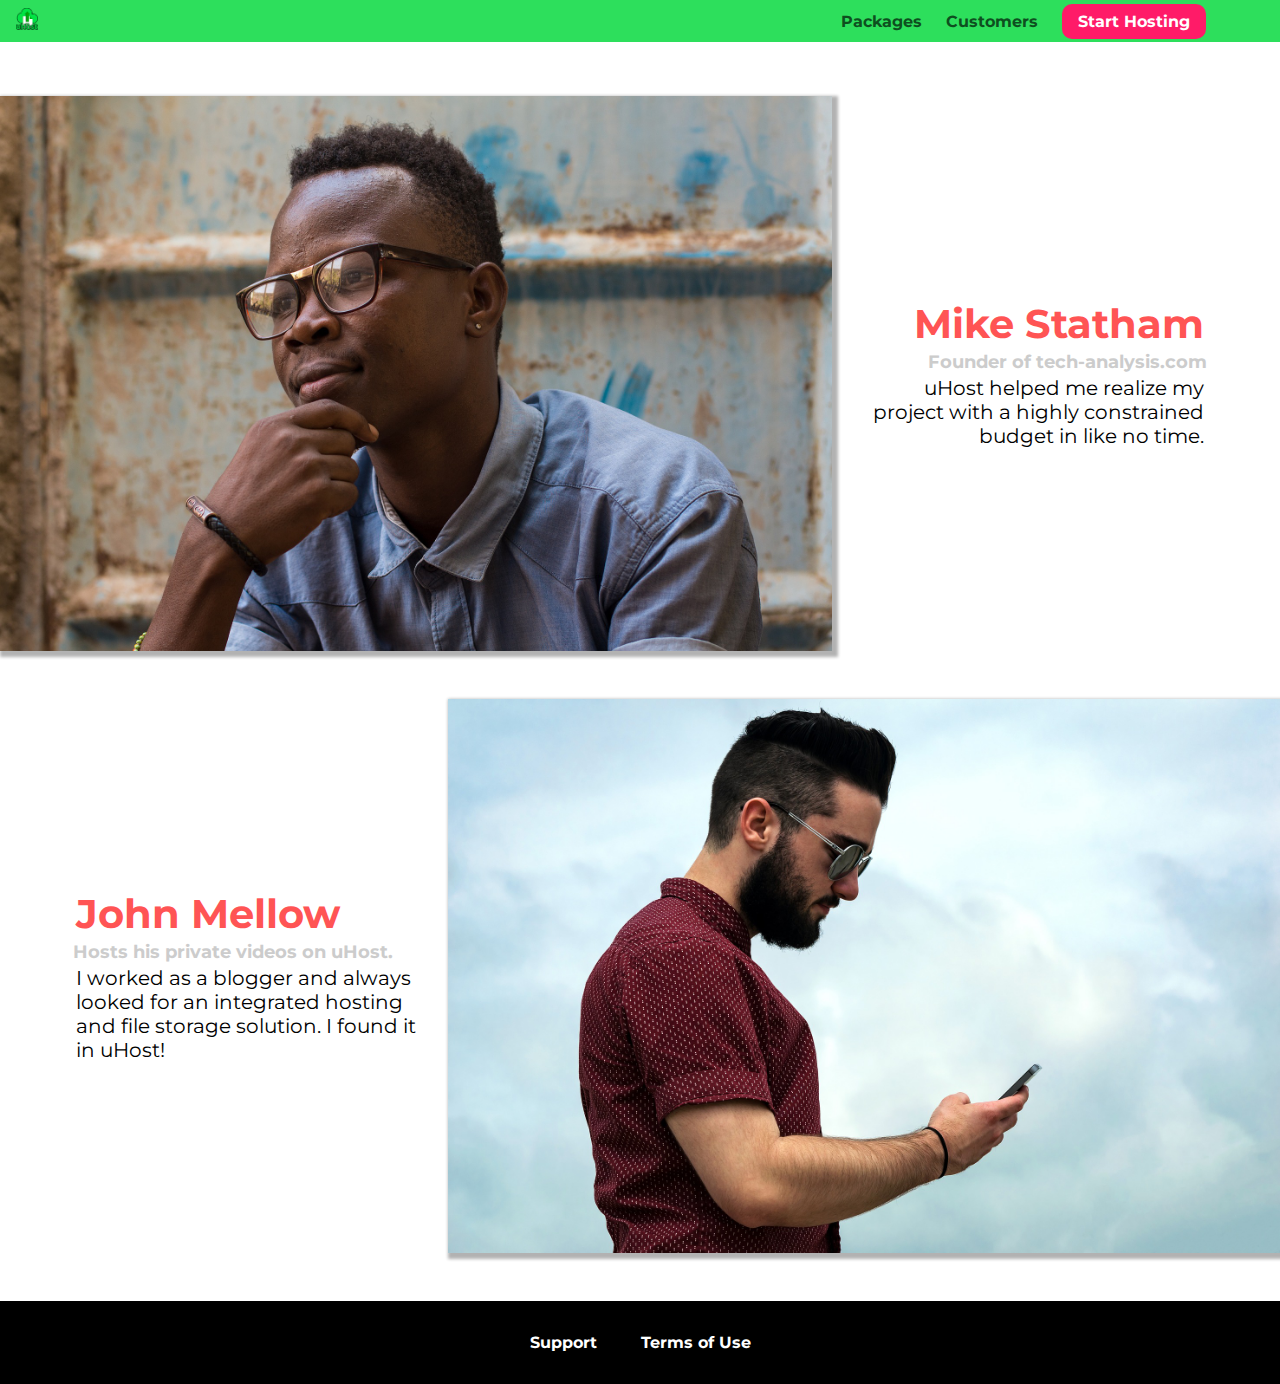
==== customers/index.html @ 674805ea "Added Images and Customers testimonials" ====
<!DOCTYPE html>
<html lang="en">

<head>
    <meta charset="UTF-8">
    <meta name="viewport" content="width=device-width, initial-scale=1.0">
    <meta http-equiv="X-UA-Compatible" content="ie=edge">
    <title>uHost Customers</title>
    <link rel="shortcut icon" href="../favicon.png">
    <link href="https://fonts.googleapis.com/css?family=Anton|Montserrat:400,700" rel="stylesheet">
    <link rel="stylesheet" href="../shared.css">
    <link rel="stylesheet" href="customers.css">
</head>

<body>
    <header class="main-header">
        <div>
            <a href="../index.html" class="main-header__brand">
                <img src="../images/uhost-icon.png" alt="uHost - Your favorite hosting company">
            </a>
        </div>
        <nav class="main-nav">
            <ul class="main-nav__items">
                <li class="main-nav__item">
                    <a href="../packages/index.html">Packages</a>
                </li>
                <li class="main-nav__item">
                    <a href="index.html">Customers</a>
                </li>
                <li class="main-nav__item main-nav__item--cta">
                    <a href="start-hosting/index.html">Start Hosting</a>
                </li>
            </ul>
        </nav>
    </header>
    <main>
        <div>
            <div class="testimonial" id="customer-1">
                <div class="testimonial__image-container">
                    <img src="../images/customer-1.jpg" alt="Mike Statham - Customer" class="testimonial__image">
                </div>
                <div class="testimonial__info">
                    <h1 class="testimonial__name">Mike Statham</h1>
                    <h2 class="testimonial__subtitle">Founder of
                        <a href="tech-analysis.com">tech-analysis.com</a>
                    </h2>
                    <p class="testimonial__text">uHost helped me realize my project with a highly constrained budget in like no time.</p>
                </div>
            </div>
            <div class="testimonial" id="customer-2">

                <div class="testimonial__info">
                    <h1 class="testimonial__name">John Mellow</h1>
                    <h2 class="testimonial__subtitle">Hosts his private videos on uHost.</h2>
                    <p class="testimonial__text">I worked as a blogger and always looked for an integrated hosting and file storage solution. I found
                        it in uHost!
                    </p>
                </div>
                <div class="testimonial__image-container">
                    <img src="../images/customer-2.jpg" alt="John Mellow - Customer" class="testimonial__image">
                </div>
            </div>
        </div>
    </main>
    <footer class="main-footer">
        <nav>
            <ul class="main-footer__links">
                <li class="main-footer__link">
                    <a href="">Support</a>
                </li>
                <li class="main-footer__link">
                    <a href="">Terms of Use</a>
                </li>
            </ul>
        </nav>
    </footer>
</body>

</html>
---- shared.css ----
/* Global Styles */

* {
    box-sizing: border-box;
}

body {
    font-family: 'Montserrat', sans-serif;
    margin: 0;
}


/* Navigation Menu */

.main-header {
    width: 100%;
    padding: 8px 16px;
    background-color: #2ddf5c;
    position: fixed;
    top: 0;
    left: 0;
    z-index: 1;
}

.main-header > div {
    display: inline-block;
    vertical-align: middle;
}

.main-header__brand {
    color: #0e4f1f;
    font-weight: bold;
    text-decoration: none;
    font-size: 22px;
    display: inline-block;
    height: 22px;
}

.main-header__brand img {
    height: 100%;
}

.main-nav {
    display: inline-block;
    text-align: right;
    width: calc(100% - 74px);
    vertical-align: middle;
}

.main-nav__items {
    margin: 0;
    padding: 0;
    list-style: none;
}

.main-nav__item {
    display: inline-block;
    margin: 0 10px;
}

.main-nav__item a {
    color: #0e4f1f;
    text-decoration: none;
    font-weight: bold;
    padding: 3px 0;
}

.main-nav__item a:hover,
.main-nav__item a:active {
    color: white;
    border-bottom: 3px solid white;
}

.main-nav__item--cta a {
    color: white;
    background-color: #ff1b68;
    padding: 8px 16px;
    border-radius: 10px;
}

.main-nav__item--cta a:hover, 
.main-nav__item--cta a:active {
    color: #ff1b68;
    background: white;
    border: none;
}


/* Buttons */


.button {
    background: #0e4f1f;
    color: white;
    font: inherit;
    border: none;
    border-radius: 8px;
    padding: 8px;
    margin: 5px;
    cursor: pointer;
    font-weight: bold;
}

.button:hover,
.button:active {
    background: white;
    color: black;
    font-weight: bolder;
}




/* Footer */

.main-footer {
    background: black;
    padding: 32px;
    margin-top: 48px;
}

.main-footer__links {
    list-style: none;
    margin: 0;
    padding: 0;
    text-align: center;
}

.main-footer__link {
    display: inline-block;
}

.main-footer__link a {
    text-decoration: none;
    margin: 0 20px;
    color: white;
    font-weight: bold;
}

.main-footer__link a:hover,
.main-footer__link a:active {
    color: #ccc;
}
---- customers/customers.css ----
.testimonial {
    font-size: 20px;
    margin: 48px 0;
}
  
  .testimonial__list {
    width: 80%;
    margin: auto;
}
  
  .testimonial:first-of-type {
    margin-top: 96px;
}

.testimonial__image-container {
    width: 65%;
    display: inline-block;
    vertical-align: middle;
    box-shadow: 3px 3px 3px 3px rgba(0, 0, 0, 0.3);
}

.testimonial__image {
    width: 100%;
    display: block;
}
  
  .testimonial__info {
    text-align: right;
    padding: 14px;
    display: inline-block;
    vertical-align: middle;
    width: 30%;
}
  
  #customer-2.testimonial {
    text-align: right;
}
  
  #customer-2 .testimonial__info {
    text-align: left;
}
  
  .testimonial__name {
    margin: 3px;
    color: #ff5454;
}
  
  .testimonial__subtitle {
    margin: 0;
    font-size: 18px;
    color: #ccc;
}
  
  .testimonial__subtitle a {
    color: inherit;
    text-decoration: none;
}
  
 .testimonial__subtitle a:hover,
 .testimonial__subtitle a:active {
    color: #7a7a7a;
}
  
 .testimonial__text {
    margin: 3px;
}
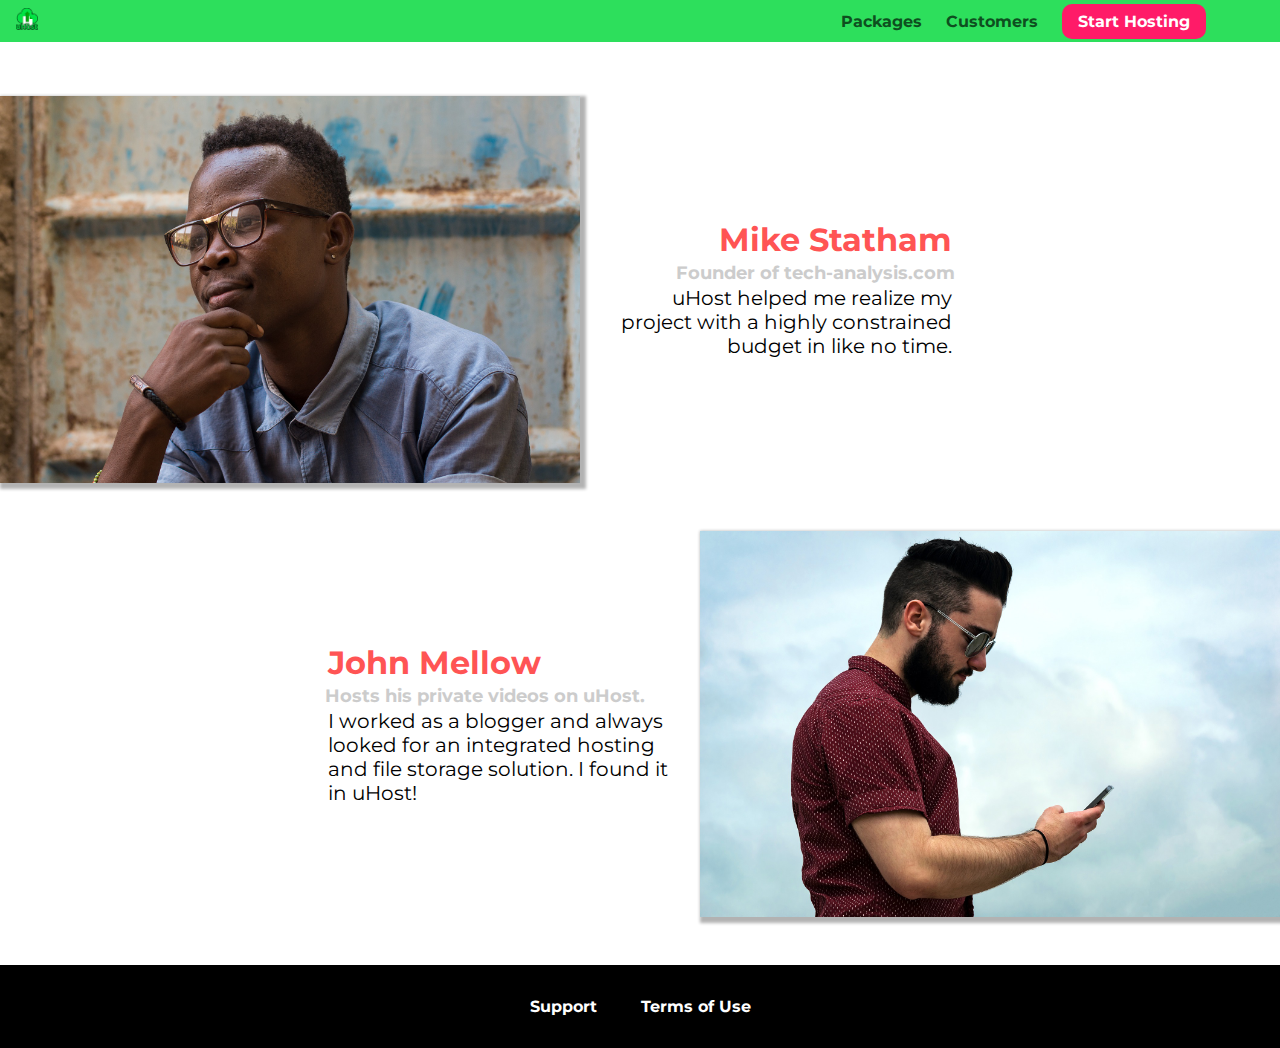
==== commit b5d44003: "Added rem to font-sizes and a backdrop which is not finalized yet!" ====
--- a/customers/index.html
+++ b/customers/index.html
@@ -14,6 +14,7 @@
 </head>
 
 <body>
+    <div class="backdrop"></div>
     <header class="main-header">
         <div>
             <a href="../index.html" class="main-header__brand">
--- a/shared.css
+++ b/shared.css
@@ -8,6 +8,17 @@
 body {
     font-family: 'Montserrat', sans-serif;
     margin: 0;
+}
+
+.backdrop {
+    background: rgba(0, 0, 0, 0.3);
+    width: 100%;
+    height: 100%;
+    position: fixed;
+    z-index: 100;
+    top: 0;
+    left: 0;
+    display: none;
 }
 
 
--- a/customers/customers.css
+++ b/customers/customers.css
@@ -14,6 +14,7 @@
 
 .testimonial__image-container {
     width: 65%;
+    max-width: 580px;
     display: inline-block;
     vertical-align: middle;
     box-shadow: 3px 3px 3px 3px rgba(0, 0, 0, 0.3);
@@ -43,11 +44,12 @@
   .testimonial__name {
     margin: 3px;
     color: #ff5454;
+    font-size: 2rem;
 }
   
   .testimonial__subtitle {
     margin: 0;
-    font-size: 18px;
+    font-size: 1.1rem;
     color: #ccc;
 }
   
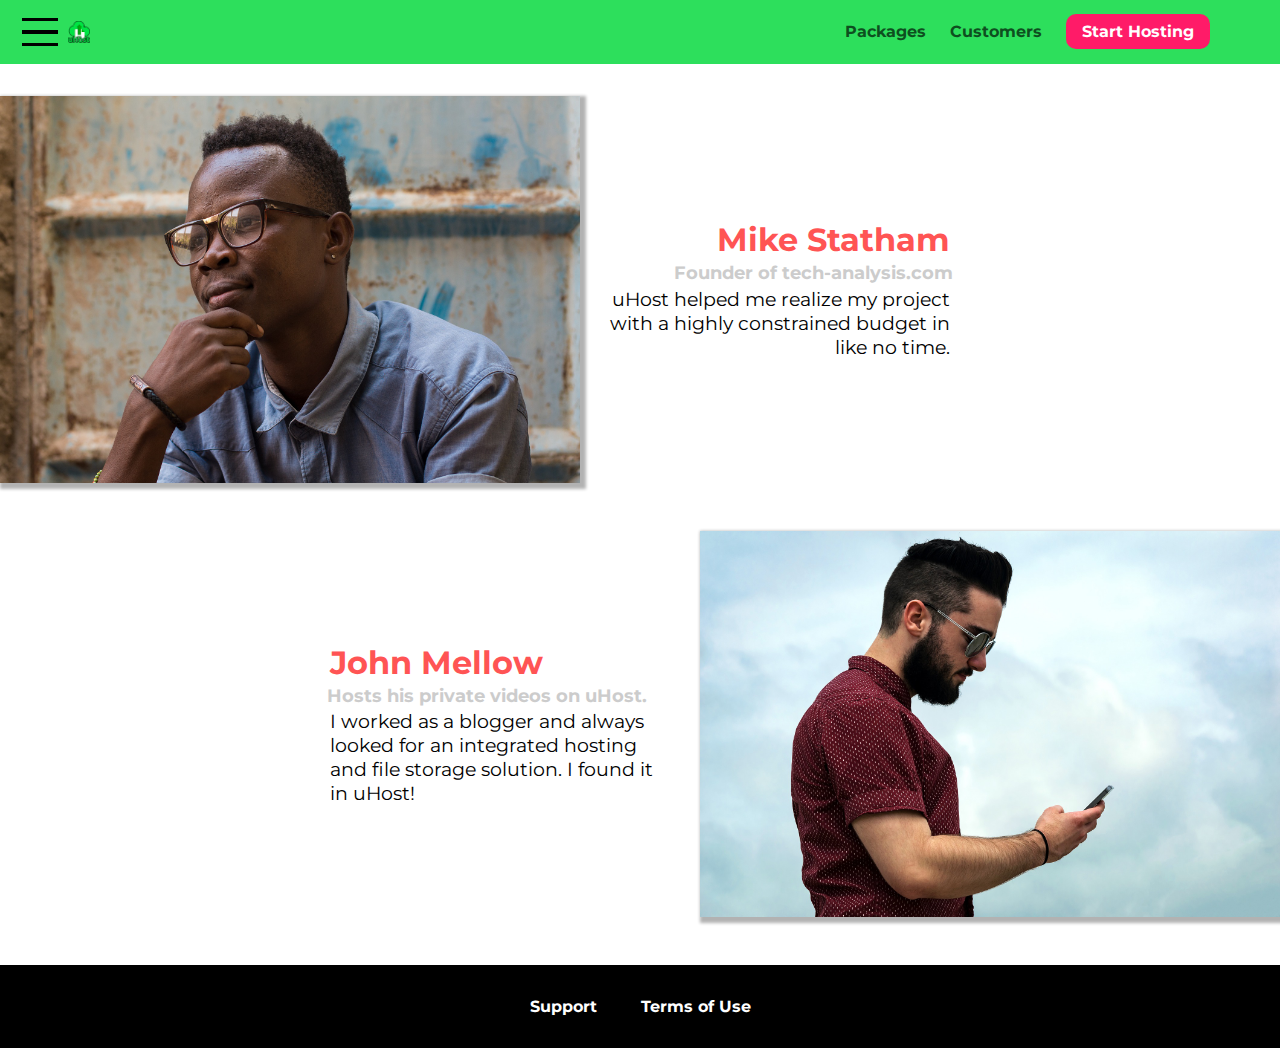
==== commit 7dc47bd5: "Added viewport meta tag and a rough media query" ====
--- a/customers/index.html
+++ b/customers/index.html
@@ -17,6 +17,11 @@
     <div class="backdrop"></div>
     <header class="main-header">
         <div>
+            <button class="toggle-button">
+                <span class="toggle-button__bar"></span>
+                <span class="toggle-button__bar"></span>
+                <span class="toggle-button__bar"></span>
+            </button>
             <a href="../index.html" class="main-header__brand">
                 <img src="../images/uhost-icon.png" alt="uHost - Your favorite hosting company">
             </a>
@@ -35,6 +40,19 @@
             </ul>
         </nav>
     </header>
+    <nav class="mobile-nav">
+        <ul class="mobile-nav__items">
+            <li class="mobile-nav__item">
+                <a href="packages/index.html">Packages</a>
+            </li>
+            <li class="mobile-nav__item">
+                <a href="packages/index.html">Customers</a>
+            </li>
+            <li class="mobile-nav__item mobile-nav__item--cta">
+                <a href="packages/index.html">Start Hosting</a>
+            </li>
+        </ul>
+    </nav>
     <main>
         <div>
             <div class="testimonial" id="customer-1">
@@ -76,6 +94,7 @@
             </ul>
         </nav>
     </footer>
+    <script src="../shared.js" defer></script>
 </body>
 
 </html>--- a/shared.css
+++ b/shared.css
@@ -8,12 +8,13 @@
 body {
     font-family: 'Montserrat', sans-serif;
     margin: 0;
+    /* width: 100%; */
 }
 
 .backdrop {
     background: rgba(0, 0, 0, 0.3);
-    width: 100%;
-    height: 100%;
+    width: 100vw;
+    height: 100vh;
     position: fixed;
     z-index: 100;
     top: 0;
@@ -26,7 +27,7 @@
 
 .main-header {
     width: 100%;
-    padding: 8px 16px;
+    padding: 0.5rem 1rem;
     background-color: #2ddf5c;
     position: fixed;
     top: 0;
@@ -39,13 +40,38 @@
     vertical-align: middle;
 }
 
+/* Toggle Mobile Nav button */
+
+.toggle-button {
+    width: 3rem;
+    background: transparent;
+    border: none;
+    cursor: pointer;
+    padding-top: 0;
+    padding-bottom: 0;
+    vertical-align: middle;
+}
+
+.toggle-button:focus {
+    outline: none;
+}
+
+.toggle-button__bar {
+    width: 100%;
+    height: 0.2rem;
+    background: black;
+    display: block;
+    margin: 0.6rem 0;
+}
+
 .main-header__brand {
     color: #0e4f1f;
     font-weight: bold;
     text-decoration: none;
-    font-size: 22px;
-    display: inline-block;
-    height: 22px;
+    font-size: 1.375rem;
+    display: inline-block;
+    height: 1.375rem;
+    vertical-align: middle;
 }
 
 .main-header__brand img {
@@ -55,7 +81,7 @@
 .main-nav {
     display: inline-block;
     text-align: right;
-    width: calc(100% - 74px);
+    width: calc(100% - 122px);
     vertical-align: middle;
 }
 
@@ -67,14 +93,15 @@
 
 .main-nav__item {
     display: inline-block;
-    margin: 0 10px;
-}
-
-.main-nav__item a {
+    margin: 0 0.625rem;
+}
+
+.main-nav__item a,
+.mobile-nav__item a {
     color: #0e4f1f;
     text-decoration: none;
     font-weight: bold;
-    padding: 3px 0;
+    padding: 0.1875rem 0;
 }
 
 .main-nav__item a:hover,
@@ -83,20 +110,53 @@
     border-bottom: 3px solid white;
 }
 
-.main-nav__item--cta a {
+.main-nav__item--cta a,
+.mobile-nav__item--cta a {
     color: white;
     background-color: #ff1b68;
-    padding: 8px 16px;
+    padding: 0.5rem 1rem;
     border-radius: 10px;
 }
 
 .main-nav__item--cta a:hover, 
-.main-nav__item--cta a:active {
+.main-nav__item--cta a:active,
+.mobile-nav__item--cta a:hover,
+.mobile-nav__item--cta a:active {
     color: #ff1b68;
     background: white;
     border: none;
 }
 
+/* Mobile Navigation */
+
+.mobile-nav {
+    display: none;
+    z-index: 101;
+    position: fixed;
+    height: 100vh;
+    width: 50%;
+    background: white;
+    top: 0;
+    left: 0;
+}
+
+.mobile-nav__items {
+    list-style: none;
+    margin: 10% auto;
+    padding: 0;
+    text-align: center;
+    width: 90%;
+    height: 100%;
+}
+
+.mobile-nav__item {
+    margin: 1rem 0;
+}
+
+.mobile-nav__item a {
+    font-size: 1.5rem;
+}
+
 
 /* Buttons */
 
@@ -107,8 +167,8 @@
     font: inherit;
     border: none;
     border-radius: 8px;
-    padding: 8px;
-    margin: 5px;
+    padding: 0.5rem;
+    margin: 0.3125rem;
     cursor: pointer;
     font-weight: bold;
 }
@@ -127,8 +187,8 @@
 
 .main-footer {
     background: black;
-    padding: 32px;
-    margin-top: 48px;
+    padding: 2rem;
+    margin-top: 3rem;
 }
 
 .main-footer__links {
@@ -144,7 +204,7 @@
 
 .main-footer__link a {
     text-decoration: none;
-    margin: 0 20px;
+    margin: 0 1.25rem;
     color: white;
     font-weight: bold;
 }
@@ -152,4 +212,12 @@
 .main-footer__link a:hover,
 .main-footer__link a:active {
     color: #ccc;
-}+}
+
+
+/* Alternative way to display elements using the classList property in JavaScript */
+/* When alternative approach used this should be uncommented */
+
+/* .open {
+    display: block !important;
+} */ 
--- a/customers/customers.css
+++ b/customers/customers.css
@@ -1,6 +1,6 @@
 .testimonial {
-    font-size: 20px;
-    margin: 48px 0;
+    font-size: 1.2rem;
+    margin: 3rem 0;
 }
   
   .testimonial__list {
@@ -9,7 +9,7 @@
 }
   
   .testimonial:first-of-type {
-    margin-top: 96px;
+    margin-top: 6rem;
 }
 
 .testimonial__image-container {
@@ -27,7 +27,7 @@
   
   .testimonial__info {
     text-align: right;
-    padding: 14px;
+    padding: 1rem;
     display: inline-block;
     vertical-align: middle;
     width: 30%;
@@ -42,7 +42,7 @@
 }
   
   .testimonial__name {
-    margin: 3px;
+    margin: 0.2rem;
     color: #ff5454;
     font-size: 2rem;
 }
@@ -64,5 +64,5 @@
 }
   
  .testimonial__text {
-    margin: 3px;
+    margin: 0.2rem;
 }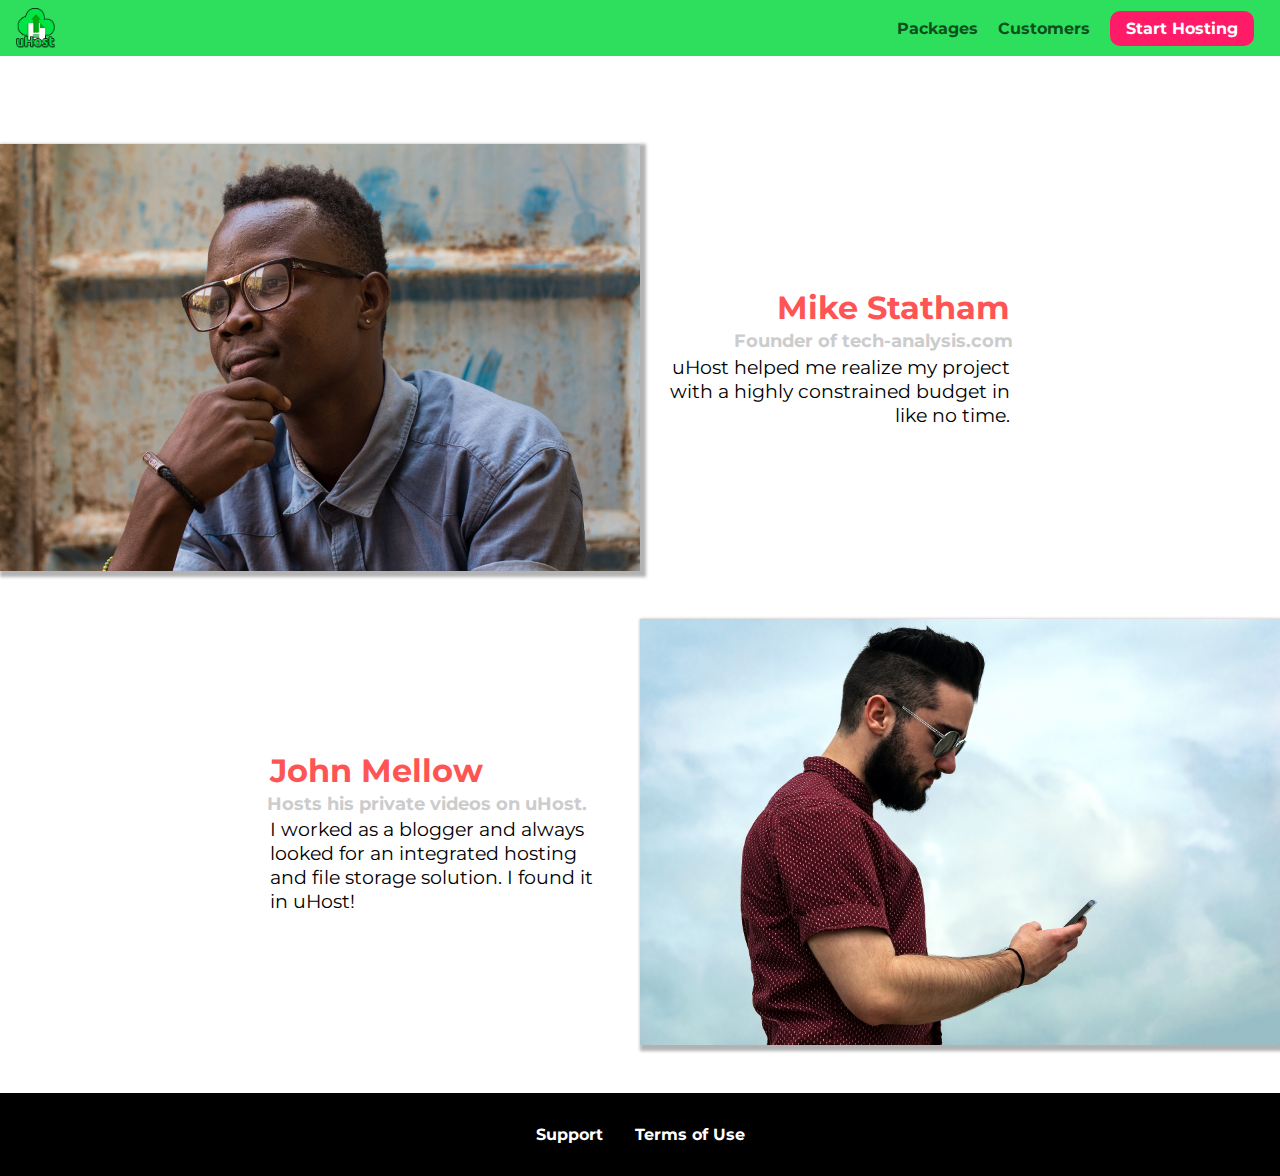
==== commit 7aa71d76: "Added Flexboxes and fonts" ====
--- a/customers/index.html
+++ b/customers/index.html
@@ -8,7 +8,7 @@
     <meta http-equiv="X-UA-Compatible" content="ie=edge">
     <title>uHost Customers</title>
     <link rel="shortcut icon" href="../favicon.png">
-    <link href="https://fonts.googleapis.com/css?family=Anton|Montserrat:400,700" rel="stylesheet">
+    <!-- <link href="https://fonts.googleapis.com/css?family=Anton|Montserrat:400,700" rel="stylesheet"> -->
     <link rel="stylesheet" href="../shared.css">
     <link rel="stylesheet" href="customers.css">
 </head>
@@ -35,7 +35,7 @@
                     <a href="index.html">Customers</a>
                 </li>
                 <li class="main-nav__item main-nav__item--cta">
-                    <a href="start-hosting/index.html">Start Hosting</a>
+                    <a href="../start-hosting/index.html">Start Hosting</a>
                 </li>
             </ul>
         </nav>
@@ -43,13 +43,13 @@
     <nav class="mobile-nav">
         <ul class="mobile-nav__items">
             <li class="mobile-nav__item">
-                <a href="packages/index.html">Packages</a>
+                <a href="../packages/index.html">Packages</a>
             </li>
             <li class="mobile-nav__item">
-                <a href="packages/index.html">Customers</a>
+                <a href="index.html">Customers</a>
             </li>
             <li class="mobile-nav__item mobile-nav__item--cta">
-                <a href="packages/index.html">Start Hosting</a>
+                <a href="../start-hosting/index.html">Start Hosting</a>
             </li>
         </ul>
     </nav>
--- a/shared.css
+++ b/shared.css
@@ -1,3 +1,6 @@
+@import url("https://fonts.googleapis.com/css?family=Anton");
+@import url("https://fonts.googleapis.com/css?family=Roboto:100,400,900");
+@import url("https://fonts.googleapis.com/css?family=Montserrat:400,700");
 
 /* Global Styles */
 
@@ -11,6 +14,11 @@
     /* width: 100%; */
 }
 
+main {
+    min-height: calc(100vh - 3.5rem - 8rem);
+    margin-top: 3.5rem;
+}
+
 .backdrop {
     background: rgba(0, 0, 0, 0.3);
     width: 100vw;
@@ -32,13 +40,13 @@
     position: fixed;
     top: 0;
     left: 0;
-    z-index: 1;
-}
-
-.main-header > div {
-    display: inline-block;
-    vertical-align: middle;
-}
+    z-index: 60;
+    display: flex;
+    align-items: center;
+    justify-content: space-between;
+}
+
+
 
 /* Toggle Mobile Nav button */
 
@@ -68,31 +76,27 @@
     color: #0e4f1f;
     font-weight: bold;
     text-decoration: none;
-    font-size: 1.375rem;
-    display: inline-block;
-    height: 1.375rem;
+}
+
+.main-header__brand img {
+    height: 2.5rem;
     vertical-align: middle;
 }
 
-.main-header__brand img {
-    height: 100%;
-}
-
 .main-nav {
-    display: inline-block;
-    text-align: right;
-    width: calc(100% - 122px);
-    vertical-align: middle;
-}
+    display: none;
+}
+
+
 
 .main-nav__items {
     margin: 0;
     padding: 0;
     list-style: none;
+    display: flex;
 }
 
 .main-nav__item {
-    display: inline-block;
     margin: 0 0.625rem;
 }
 
@@ -134,7 +138,7 @@
     z-index: 101;
     position: fixed;
     height: 100vh;
-    width: 50%;
+    width: 80%;
     background: white;
     top: 0;
     left: 0;
@@ -142,20 +146,40 @@
 
 .mobile-nav__items {
     list-style: none;
-    margin: 10% auto;
     padding: 0;
-    text-align: center;
-    width: 90%;
+    width: 100%;
     height: 100%;
+    display: flex;
+    flex-direction: column;
+    justify-content: center;
+    align-items: center;
 }
 
 .mobile-nav__item {
-    margin: 1rem 0;
+    margin: 2rem 0;
 }
 
 .mobile-nav__item a {
     font-size: 1.5rem;
 }
+/* 
+.hide-nav-button {
+    display: none;
+    background: transparent;
+    cursor: pointer;
+    position: fixed;
+    z-index: 102;
+    top: 0;
+    right: 0;
+    border: none;
+}
+
+.hide-nav-button svg {
+    stroke: red;
+    stroke-width: 2;
+} */
+
+
 
 
 /* Buttons */
@@ -180,7 +204,12 @@
     font-weight: bolder;
 }
 
-
+.button[disabled] {
+    cursor: not-allowed;
+    border: #a1a1a1;
+    background: #ccc;
+    color: #a1a1a1;
+}
 
 
 /* Footer */
@@ -195,16 +224,17 @@
     list-style: none;
     margin: 0;
     padding: 0;
-    text-align: center;
+    display: flex;
+    flex-direction: column;
+    align-items: center;
 }
 
 .main-footer__link {
-    display: inline-block;
+    margin: 0.5rem 0;
 }
 
 .main-footer__link a {
     text-decoration: none;
-    margin: 0 1.25rem;
     color: white;
     font-weight: bold;
 }
@@ -214,6 +244,21 @@
     color: #ccc;
 }
 
+/* @media (max-width: 461px) {
+    .hide-nav-button {
+        display: initial;
+    }
+    .mobile-nav {
+        width: 100vw;
+    }
+    .mobile-nav__item {
+        margin-top: 3rem;
+    }
+    .mobile-nav__item a {
+        font-size: 20px;
+    }
+} */
+
 
 /* Alternative way to display elements using the classList property in JavaScript */
 /* When alternative approach used this should be uncommented */
@@ -221,3 +266,20 @@
 /* .open {
     display: block !important;
 } */ 
+
+
+@media (min-width: 40rem) {
+    .main-nav {
+        display: flex;
+    }
+    .toggle-button {
+        display: none;
+    }
+    .main-footer__links {
+        flex-direction: row;
+        justify-content: center;
+    }
+    .main-footer__link {
+        margin: 0 1rem;
+    }
+}--- a/customers/customers.css
+++ b/customers/customers.css
@@ -1,22 +1,16 @@
+main {
+  padding-top: 2.5rem;
+}
+
 .testimonial {
     font-size: 1.2rem;
-    margin: 3rem 0;
-}
-  
-  .testimonial__list {
-    width: 80%;
-    margin: auto;
-}
-  
-  .testimonial:first-of-type {
-    margin-top: 6rem;
 }
 
+
+
 .testimonial__image-container {
-    width: 65%;
-    max-width: 580px;
-    display: inline-block;
-    vertical-align: middle;
+    width: 100%;
+    max-width: 40rem;
     box-shadow: 3px 3px 3px 3px rgba(0, 0, 0, 0.3);
 }
 
@@ -28,9 +22,6 @@
   .testimonial__info {
     text-align: right;
     padding: 1rem;
-    display: inline-block;
-    vertical-align: middle;
-    width: 30%;
 }
   
   #customer-2.testimonial {
@@ -65,4 +56,21 @@
   
  .testimonial__text {
     margin: 0.2rem;
+}
+
+@media (min-width: 40rem) {
+  .testimonial {
+    margin: 3rem auto;
+    max-width: 1500px;
+  }
+  .testimonial__image-container {
+    display: inline-block; 
+     vertical-align: middle;
+     width: 65%;
+  }
+  .testimonial__info {
+     display: inline-block;
+    vertical-align: middle;
+    width: 30%;
+  }
 }